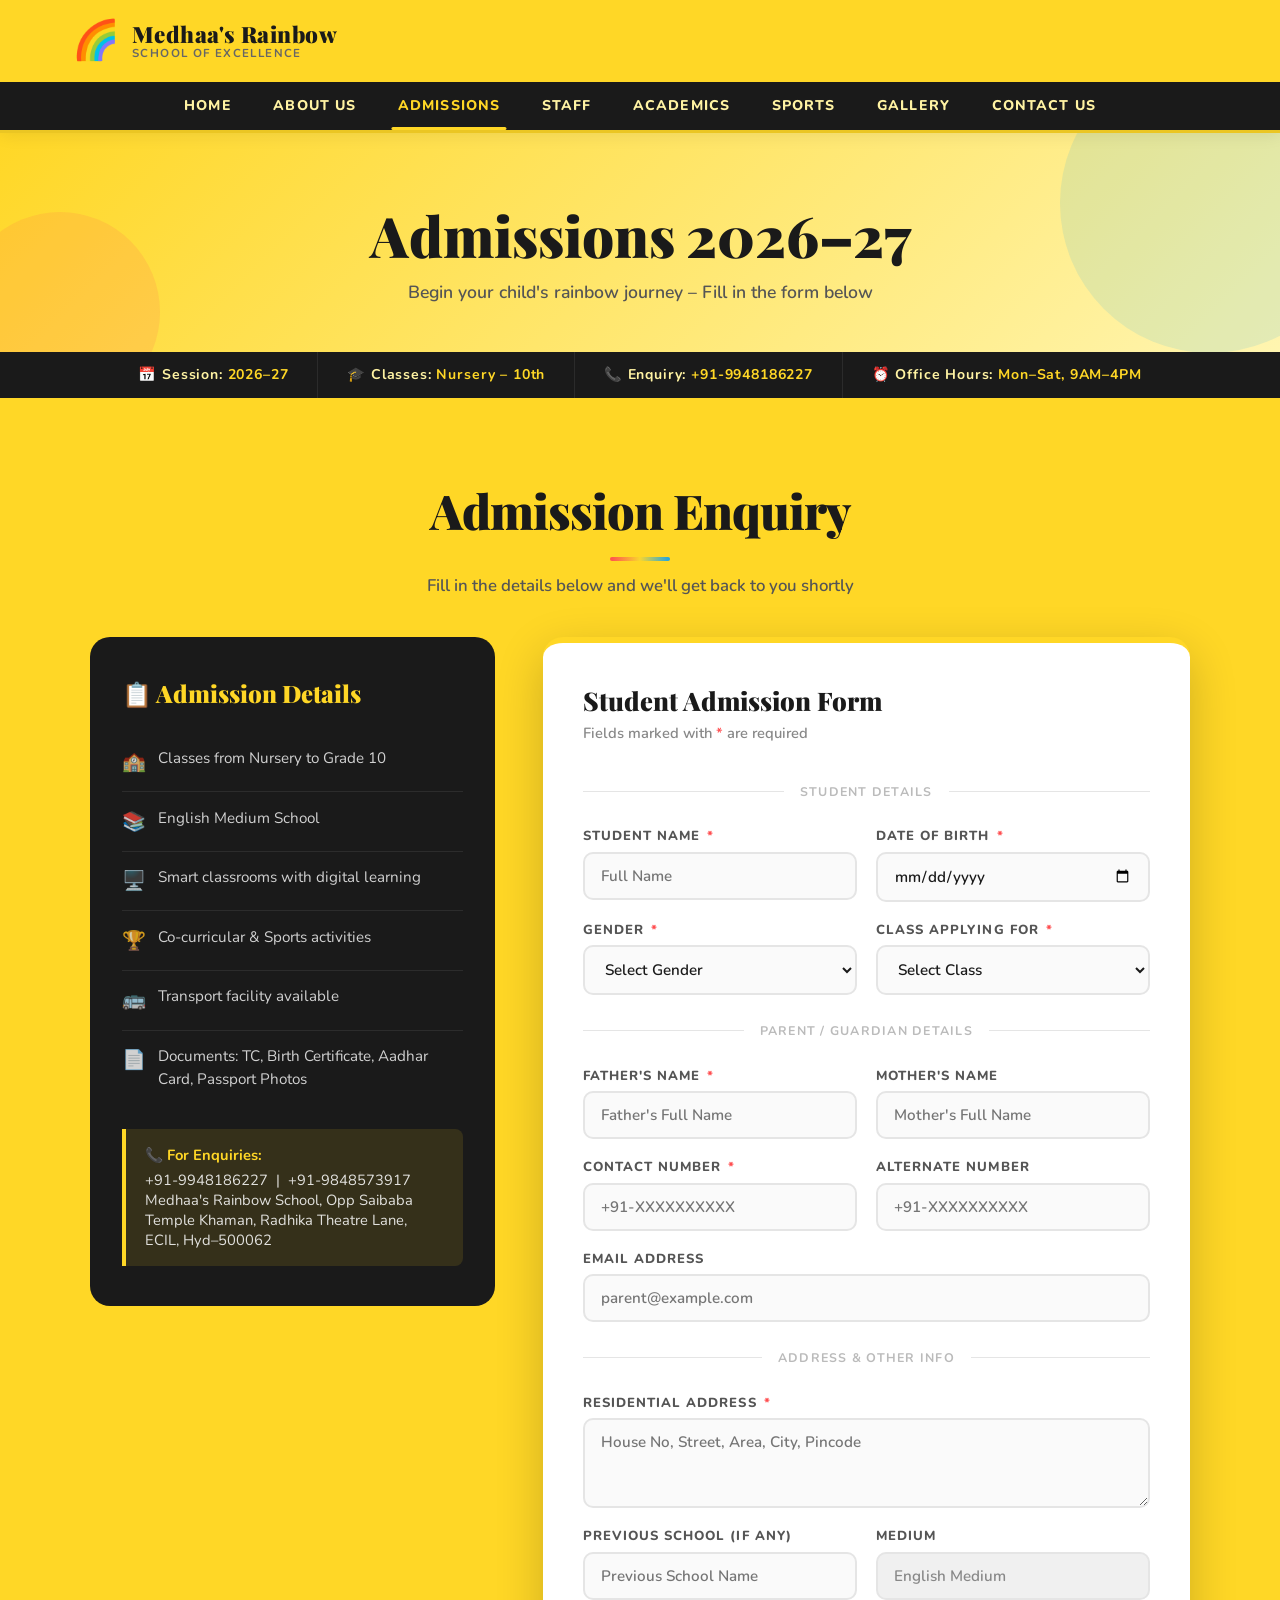
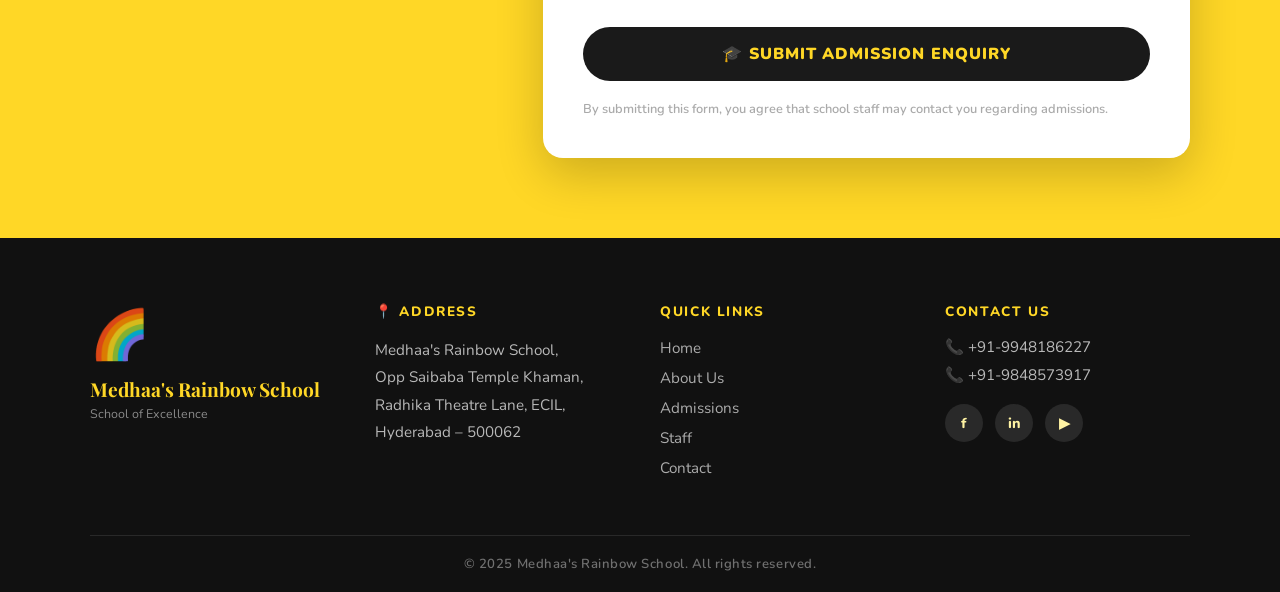
==== admissions.html @ 9949b7ba "Initial commit: Medhaa Rainbow School Website" ====
<!DOCTYPE html>
<html lang="en">

<head>
    <meta charset="UTF-8" />
    <meta name="viewport" content="width=device-width, initial-scale=1.0" />
    <title>Admissions – Medhaa's Rainbow School</title>
    <meta name="description"
        content="Apply for admissions at Medhaa's Rainbow School, ECIL, Hyderabad. Fill in the enquiry form to reserve a seat." />
    <link rel="preconnect" href="https://fonts.googleapis.com" />
    <link rel="preconnect" href="https://fonts.gstatic.com" crossorigin />
    <link
        href="https://fonts.googleapis.com/css2?family=Nunito:wght@400;600;700;800;900&family=Playfair+Display:wght@700;900&display=swap"
        rel="stylesheet" />
    <link rel="stylesheet" href="style.css" />
    <style>
        /* ---- Admissions Page Styles ---- */
        .page-hero {
            background: linear-gradient(135deg, var(--yellow) 0%, #fff5b0 100%);
            text-align: center;
            padding: 4rem 2rem 3rem;
            position: relative;
            overflow: hidden;
        }

        .page-hero h1 {
            font-family: 'Playfair Display', serif;
            font-size: clamp(2.2rem, 5vw, 3.5rem);
            font-weight: 900;
            color: var(--dark);
            margin-bottom: 0.5rem;
        }

        .page-hero p {
            font-size: 1.1rem;
            color: #555;
            font-weight: 600;
        }

        .page-hero .shape {
            opacity: 0.12;
        }

        /* Info Strip */
        .admission-info-strip {
            background: var(--dark);
            display: flex;
            justify-content: center;
            flex-wrap: wrap;
            gap: 0;
        }

        .info-chip {
            padding: 0.85rem 1.8rem;
            color: var(--yellow-light);
            font-size: 0.88rem;
            font-weight: 700;
            letter-spacing: 0.06em;
            border-right: 1px solid rgba(255, 255, 255, 0.08);
        }

        .info-chip:last-child {
            border-right: none;
        }

        .info-chip span {
            color: var(--yellow);
        }

        /* Form Section */
        .admission-section {
            padding: 5rem 2rem;
            background: var(--yellow);
        }

        .admission-container {
            display: grid;
            grid-template-columns: 1fr 1.6fr;
            gap: 3rem;
            max-width: 1100px;
            margin: 0 auto;
            align-items: start;
        }

        /* Left Info Panel */
        .admission-info-panel {
            background: var(--dark);
            border-radius: 20px;
            padding: 2.5rem 2rem;
            color: #fff;
            position: sticky;
            top: 120px;
        }

        .admission-info-panel h3 {
            font-family: 'Playfair Display', serif;
            font-size: 1.5rem;
            font-weight: 900;
            color: var(--yellow);
            margin-bottom: 1.5rem;
        }

        .info-list {
            list-style: none;
        }

        .info-list li {
            display: flex;
            align-items: flex-start;
            gap: 0.75rem;
            padding: 0.9rem 0;
            border-bottom: 1px solid rgba(255, 255, 255, 0.08);
            font-size: 0.95rem;
            color: rgba(255, 255, 255, 0.8);
            line-height: 1.5;
        }

        .info-list li:last-child {
            border-bottom: none;
        }

        .info-icon {
            font-size: 1.2rem;
            flex-shrink: 0;
            margin-top: 1px;
        }

        .contact-note {
            margin-top: 1.5rem;
            background: rgba(255, 215, 38, 0.12);
            border-left: 4px solid var(--yellow);
            padding: 1rem 1.2rem;
            border-radius: 0 8px 8px 0;
            font-size: 0.92rem;
            color: rgba(255, 255, 255, 0.85);
        }

        .contact-note strong {
            color: var(--yellow);
            display: block;
            margin-bottom: 0.3rem;
        }

        /* Form Card */
        .form-card {
            background: #fff;
            border-radius: 20px;
            padding: 2.5rem 2.5rem;
            box-shadow: var(--shadow-strong);
            border-top: 6px solid var(--yellow);
        }

        .form-card h2 {
            font-family: 'Playfair Display', serif;
            font-size: 1.6rem;
            font-weight: 900;
            color: var(--dark);
            margin-bottom: 0.4rem;
        }

        .form-card .form-subtitle {
            color: #888;
            font-size: 0.92rem;
            font-weight: 600;
            margin-bottom: 2rem;
        }

        /* Form Grid */
        .form-grid {
            display: grid;
            grid-template-columns: 1fr 1fr;
            gap: 1.2rem;
        }

        .form-group {
            display: flex;
            flex-direction: column;
            gap: 0.4rem;
        }

        .form-group.full {
            grid-column: 1 / -1;
        }

        label {
            font-size: 0.82rem;
            font-weight: 800;
            color: #555;
            text-transform: uppercase;
            letter-spacing: 0.08em;
        }

        label .required {
            color: var(--rainbow-1);
            margin-left: 2px;
        }

        input[type="text"],
        input[type="tel"],
        input[type="email"],
        input[type="date"],
        input[type="number"],
        select,
        textarea {
            padding: 0.75rem 1rem;
            border: 2px solid #e5e5e5;
            border-radius: 10px;
            font-family: 'Nunito', sans-serif;
            font-size: 0.95rem;
            font-weight: 600;
            color: var(--dark);
            background: #fafafa;
            transition: border-color 0.25s, box-shadow 0.25s, background 0.25s;
            outline: none;
        }

        input:focus,
        select:focus,
        textarea:focus {
            border-color: var(--yellow-deep);
            background: #fff;
            box-shadow: 0 0 0 4px rgba(255, 215, 38, 0.25);
        }

        select {
            cursor: pointer;
        }

        textarea {
            resize: vertical;
            min-height: 90px;
        }

        .form-divider {
            grid-column: 1 / -1;
            display: flex;
            align-items: center;
            gap: 1rem;
            color: #bbb;
            font-size: 0.78rem;
            font-weight: 700;
            text-transform: uppercase;
            letter-spacing: 0.1em;
            margin: 0.5rem 0;
        }

        .form-divider::before,
        .form-divider::after {
            content: '';
            flex: 1;
            height: 1px;
            background: #e5e5e5;
        }

        .form-submit-row {
            grid-column: 1 / -1;
            display: flex;
            gap: 1rem;
            align-items: center;
            margin-top: 0.5rem;
            flex-wrap: wrap;
        }

        .btn-submit {
            flex: 1;
            padding: 1rem;
            background: var(--dark);
            color: var(--yellow);
            border: none;
            border-radius: 50px;
            font-family: 'Nunito', sans-serif;
            font-size: 1rem;
            font-weight: 900;
            letter-spacing: 0.06em;
            text-transform: uppercase;
            cursor: pointer;
            transition: background 0.3s, transform 0.2s, box-shadow 0.3s;
        }

        .btn-submit:hover {
            background: #333;
            transform: translateY(-2px);
            box-shadow: 0 8px 24px rgba(0, 0, 0, 0.2);
        }

        .btn-submit:active {
            transform: translateY(0);
        }

        .form-note {
            font-size: 0.8rem;
            color: #aaa;
            font-weight: 600;
        }

        /* Success Message */
        .success-msg {
            display: none;
            text-align: center;
            padding: 2rem;
            background: linear-gradient(135deg, #f0fff4, #d4fde4);
            border-radius: 16px;
            border: 2px solid #52D053;
            margin-top: 1.5rem;
        }

        .success-msg .tick {
            font-size: 3rem;
            margin-bottom: 0.5rem;
        }

        .success-msg h3 {
            color: #1a6e1a;
            font-size: 1.3rem;
            font-weight: 800;
            margin-bottom: 0.4rem;
        }

        .success-msg p {
            color: #555;
            font-size: 0.95rem;
        }

        /* Responsive */
        @media (max-width: 860px) {
            .admission-container {
                grid-template-columns: 1fr;
            }

            .admission-info-panel {
                position: static;
            }
        }

        @media (max-width: 560px) {
            .form-grid {
                grid-template-columns: 1fr;
            }

            .form-group.full {
                grid-column: 1;
            }

            .form-submit-row {
                grid-column: 1;
            }

            .form-card {
                padding: 1.8rem 1.2rem;
            }
        }
    </style>
</head>

<body>

    <!-- ===== HEADER ===== -->
    <header class="site-header">
        <div class="header-inner">
            <div class="logo-block">
                <div class="logo-icon">🌈</div>
                <div class="logo-text">
                    <span class="school-name">Medhaa's Rainbow</span>
                    <span class="school-tagline">School of Excellence</span>
                </div>
            </div>
            <button class="hamburger" id="hamburgerBtn" aria-label="Toggle menu">
                <span></span><span></span><span></span>
            </button>
        </div>
        <nav class="main-nav" id="mainNav">
            <ul class="nav-list">
                <li><a href="index.html" class="nav-link">Home</a></li>
                <li><a href="index.html#about" class="nav-link">About Us</a></li>
                <li><a href="admissions.html" class="nav-link active">Admissions</a></li>
                <li><a href="staff.html" class="nav-link">Staff</a></li>
                <li><a href="index.html#academics" class="nav-link">Academics</a></li>
                <li><a href="index.html#sports" class="nav-link">Sports</a></li>
                <li><a href="index.html#gallery" class="nav-link">Gallery</a></li>
                <li><a href="index.html#contact" class="nav-link">Contact Us</a></li>
            </ul>
        </nav>
    </header>

    <!-- ===== PAGE HERO ===== -->
    <section class="page-hero">
        <div class="shape shape-1"></div>
        <div class="shape shape-2"></div>
        <h1>Admissions 2026–27</h1>
        <p>Begin your child's rainbow journey – Fill in the form below</p>
    </section>

    <!-- ===== INFO STRIP ===== -->
    <div class="admission-info-strip">
        <div class="info-chip">📅 Session: <span>2026–27</span></div>
        <div class="info-chip">🎓 Classes: <span>Nursery – 10th</span></div>
        <div class="info-chip">📞 Enquiry: <span>+91-9948186227</span></div>
        <div class="info-chip">⏰ Office Hours: <span>Mon–Sat, 9AM–4PM</span></div>
    </div>

    <!-- ===== FORM SECTION ===== -->
    <section class="admission-section">
        <div class="section-header">
            <h2 class="section-title">Admission Enquiry</h2>
            <p class="section-subtitle">Fill in the details below and we'll get back to you shortly</p>
        </div>

        <div class="admission-container">

            <!-- Left Info Panel -->
            <div class="admission-info-panel">
                <h3>📋 Admission Details</h3>
                <ul class="info-list">
                    <li><span class="info-icon">🏫</span> Classes from Nursery to Grade 10</li>
                    <li><span class="info-icon">📚</span> English Medium School</li>
                    <li><span class="info-icon">🖥️</span> Smart classrooms with digital learning</li>
                    <li><span class="info-icon">🏆</span> Co-curricular & Sports activities</li>
                    <li><span class="info-icon">🚌</span> Transport facility available</li>
                    <li><span class="info-icon">📄</span> Documents: TC, Birth Certificate, Aadhar Card, Passport Photos
                    </li>
                </ul>
                <div class="contact-note">
                    <strong>📞 For Enquiries:</strong>
                    +91-9948186227 &nbsp;|&nbsp; +91-9848573917<br />
                    Medhaa's Rainbow School, Opp Saibaba Temple Khaman, Radhika Theatre Lane, ECIL, Hyd–500062
                </div>
            </div>

            <!-- Admission Form -->
            <div class="form-card">
                <h2>Student Admission Form</h2>
                <p class="form-subtitle">Fields marked with <span style="color:var(--rainbow-1)">*</span> are required
                </p>

                <form id="admissionForm" onsubmit="submitForm(event)" novalidate>
                    <div class="form-grid">

                        <!-- Student Details -->
                        <div class="form-divider">Student Details</div>

                        <div class="form-group">
                            <label for="studentName">Student Name <span class="required">*</span></label>
                            <input type="text" id="studentName" name="studentName" placeholder="Full Name" required />
                        </div>

                        <div class="form-group">
                            <label for="dob">Date of Birth <span class="required">*</span></label>
                            <input type="date" id="dob" name="dob" required />
                        </div>

                        <div class="form-group">
                            <label for="gender">Gender <span class="required">*</span></label>
                            <select id="gender" name="gender" required>
                                <option value="" disabled selected>Select Gender</option>
                                <option value="male">Male</option>
                                <option value="female">Female</option>
                                <option value="other">Other</option>
                            </select>
                        </div>

                        <div class="form-group">
                            <label for="classApplied">Class Applying For <span class="required">*</span></label>
                            <select id="classApplied" name="classApplied" required>
                                <option value="" disabled selected>Select Class</option>
                                <option>Nursery</option>
                                <option>PP1 (LKG)</option>
                                <option>PP2 (UKG)</option>
                                <option>Grade 1</option>
                                <option>Grade 2</option>
                                <option>Grade 3</option>
                                <option>Grade 4</option>
                                <option>Grade 5</option>
                                <option>Grade 6</option>
                                <option>Grade 7</option>
                                <option>Grade 8</option>
                                <option>Grade 9</option>
                                <option>Grade 10</option>
                            </select>
                        </div>

                        <!-- Parent Details -->
                        <div class="form-divider">Parent / Guardian Details</div>

                        <div class="form-group">
                            <label for="fatherName">Father's Name <span class="required">*</span></label>
                            <input type="text" id="fatherName" name="fatherName" placeholder="Father's Full Name"
                                required />
                        </div>

                        <div class="form-group">
                            <label for="motherName">Mother's Name</label>
                            <input type="text" id="motherName" name="motherName" placeholder="Mother's Full Name" />
                        </div>

                        <div class="form-group">
                            <label for="phone">Contact Number <span class="required">*</span></label>
                            <input type="tel" id="phone" name="phone" placeholder="+91-XXXXXXXXXX" maxlength="13"
                                required />
                        </div>

                        <div class="form-group">
                            <label for="altPhone">Alternate Number</label>
                            <input type="tel" id="altPhone" name="altPhone" placeholder="+91-XXXXXXXXXX"
                                maxlength="13" />
                        </div>

                        <div class="form-group full">
                            <label for="email">Email Address</label>
                            <input type="email" id="email" name="email" placeholder="parent@example.com" />
                        </div>

                        <!-- Address -->
                        <div class="form-divider">Address & Other Info</div>

                        <div class="form-group full">
                            <label for="address">Residential Address <span class="required">*</span></label>
                            <textarea id="address" name="address" placeholder="House No, Street, Area, City, Pincode"
                                required></textarea>
                        </div>

                        <div class="form-group">
                            <label for="prevSchool">Previous School (if any)</label>
                            <input type="text" id="prevSchool" name="prevSchool" placeholder="Previous School Name" />
                        </div>

                        <div class="form-group">
                            <label for="medium">Medium</label>
                            <input type="text" id="medium" name="medium" value="English Medium" readonly
                                style="background:#f0f0f0; color:#888; cursor:not-allowed;" />
                        </div>

                        <!-- Submit -->
                        <div class="form-submit-row">
                            <button type="submit" class="btn-submit">🎓 Submit Admission Enquiry</button>
                        </div>
                        <p class="form-note full" style="grid-column:1/-1">
                            By submitting this form, you agree that school staff may contact you regarding admissions.
                        </p>

                    </div><!-- end form-grid -->
                </form>

                <!-- Success Message -->
                <div class="success-msg" id="successMsg">
                    <div class="tick">✅</div>
                    <h3>Enquiry Submitted Successfully!</h3>
                    <p>Thank you! Our admissions team will contact you within 1–2 working days on your provided number.</p>
                </div>

                <!-- Error Message -->
                <div id="errorMsg" style="display:none; text-align:center; padding:1.5rem; background:#fff0f0; border-radius:12px; border:2px solid #FF4E50; margin-top:1rem;">
                    <div style="font-size:2.5rem;">⚠️</div>
                    <h3 style="color:#c0392b; font-size:1.1rem; font-weight:800; margin:0.5rem 0;">Submission Failed</h3>
                    <p style="color:#555; font-size:0.9rem;">Please try again or call us directly at <strong>+91-9948186227</strong>.</p>
                </div>

            </div><!-- end form-card -->
        </div><!-- end admission-container -->
    </section>

    <!-- ===== FOOTER ===== -->
    <footer class="site-footer" id="contact">
        <div class="footer-inner">
            <div class="footer-brand">
                <div class="footer-logo">🌈</div>
                <p class="footer-school-name">Medhaa's Rainbow School</p>
                <p class="footer-tagline">School of Excellence</p>
            </div>
            <div class="footer-address">
                <h4>📍 Address</h4>
                <address>
                    Medhaa's Rainbow School,<br />
                    Opp Saibaba Temple Khaman,<br />
                    Radhika Theatre Lane, ECIL,<br />
                    Hyderabad – 500062
                </address>
            </div>
            <div class="footer-links">
                <h4>Quick Links</h4>
                <ul>
                    <li><a href="index.html">Home</a></li>
                    <li><a href="index.html#about">About Us</a></li>
                    <li><a href="admissions.html">Admissions</a></li>
                    <li><a href="staff.html">Staff</a></li>
                    <li><a href="index.html#contact">Contact</a></li>
                </ul>
            </div>
            <div class="footer-contact">
                <h4>Contact Us</h4>
                <p>📞 +91-9948186227</p>
                <p>📞 +91-9848573917</p>
                <div class="social-icons">
                    <a href="#" class="social-icon" aria-label="Facebook">f</a>
                    <a href="#" class="social-icon" aria-label="Instagram">in</a>
                    <a href="#" class="social-icon" aria-label="YouTube">▶</a>
                </div>
            </div>
        </div>
        <div class="footer-bottom">
            <p>© 2025 Medhaa's Rainbow School. All rights reserved.</p>
        </div>
    </footer>

    <script>
        // ── Mobile Nav ──────────────────────────────────────────────────────
        document.getElementById('hamburgerBtn').addEventListener('click', () => {
            document.getElementById('mainNav').classList.toggle('open');
        });

        // ── PASTE YOUR GOOGLE APPS SCRIPT URL HERE ──────────────────────────
        const SCRIPT_URL = "https://script.google.com/macros/s/AKfycbzb19yMic3-u4gdGqZtc9-nv0VPuhHdF25l4WP7P0ilbiYhhcrVVF7jxGriqksnwuP0cA/exec";
        // ────────────────────────────────────────────────────────────────────

        // ── Form Submit ──────────────────────────────────────────────────────
        async function submitForm(e) {
            e.preventDefault();
            const form = document.getElementById('admissionForm');
            const btn  = form.querySelector('.btn-submit');

            // Validate required fields
            const required = form.querySelectorAll('[required]');
            let valid = true;
            required.forEach(field => {
                field.style.borderColor = '';
                if (!field.value.trim()) {
                    field.style.borderColor = '#FF4E50';
                    valid = false;
                }
            });

            if (!valid) {
                const firstErr = form.querySelector('[style*="FF4E50"]');
                if (firstErr) firstErr.scrollIntoView({ behavior: 'smooth', block: 'center' });
                return;
            }

            // Check if script URL has been set
            if (SCRIPT_URL === "PASTE_YOUR_SCRIPT_URL_HERE") {
                // Dev mode — just show success without sending
                showSuccess();
                return;
            }

            // Show loading state
            btn.disabled = true;
            btn.textContent = '⏳ Submitting...';

            // Collect form data
            const payload = {
                studentName:  document.getElementById('studentName').value.trim(),
                dob:          document.getElementById('dob').value,
                gender:       document.getElementById('gender').value,
                classApplied: document.getElementById('classApplied').value,
                fatherName:   document.getElementById('fatherName').value.trim(),
                motherName:   document.getElementById('motherName').value.trim(),
                phone:        document.getElementById('phone').value.trim(),
                altPhone:     document.getElementById('altPhone').value.trim(),
                email:        document.getElementById('email').value.trim(),
                address:      document.getElementById('address').value.trim(),
                prevSchool:   document.getElementById('prevSchool').value.trim(),
                medium:       document.getElementById('medium').value || 'English Medium',
            };

            try {
                // POST to Google Apps Script
                await fetch(SCRIPT_URL, {
                    method: 'POST',
                    mode: 'no-cors',   // Google Apps Script requires no-cors
                    headers: { 'Content-Type': 'application/json' },
                    body: JSON.stringify(payload)
                });
                // no-cors means we can't read the response — assume success
                showSuccess();
            } catch (err) {
                btn.disabled = false;
                btn.textContent = '🎓 Submit Admission Enquiry';
                showError();
            }
        }

        function showSuccess() {
            document.getElementById('admissionForm').style.display = 'none';
            const msg = document.getElementById('successMsg');
            msg.style.display = 'block';
            msg.scrollIntoView({ behavior: 'smooth', block: 'center' });
        }

        function showError() {
            const err = document.getElementById('errorMsg');
            if (err) {
                err.style.display = 'block';
                err.scrollIntoView({ behavior: 'smooth', block: 'center' });
            } else {
                alert('Something went wrong. Please call us at +91-9948186227.');
            }
        }
    </script>
</body>

</html>
---- style.css ----
/* =============================================
   MEDHAA'S RAINBOW SCHOOL — style.css
   ============================================= */

/* ---------- CSS Variables ---------- */
:root {
    --yellow: #FFD726;
    --yellow-deep: #F5C400;
    --yellow-light: #FFF3A3;
    --dark: #1a1a1a;
    --text: #2d2d2d;
    --white: #ffffff;
    --rainbow-1: #FF4E50;
    --rainbow-2: #FC913A;
    --rainbow-3: #F9D62E;
    --rainbow-4: #52D053;
    --rainbow-5: #1BA3E7;
    --rainbow-6: #6F5BCC;
    --radius: 14px;
    --shadow: 0 8px 32px rgba(0, 0, 0, 0.12);
    --shadow-strong: 0 16px 48px rgba(0, 0, 0, 0.2);
    --transition: 0.35s cubic-bezier(0.4, 0, 0.2, 1);
    font-size: 16px;
}

/* ---------- Reset ---------- */
*,
*::before,
*::after {
    box-sizing: border-box;
    margin: 0;
    padding: 0;
}

html {
    scroll-behavior: smooth;
}

body {
    font-family: 'Nunito', sans-serif;
    background: var(--yellow);
    color: var(--text);
    overflow-x: hidden;
}

img {
    display: block;
    width: 100%;
    height: 100%;
    object-fit: cover;
}

a {
    text-decoration: none;
    color: inherit;
}

ul {
    list-style: none;
}

address {
    font-style: normal;
}

/* ---------- Utility ---------- */
.btn {
    display: inline-block;
    padding: 0.75rem 2rem;
    border-radius: 50px;
    font-weight: 800;
    font-size: 1rem;
    cursor: pointer;
    border: 2.5px solid transparent;
    transition: transform var(--transition), box-shadow var(--transition), background var(--transition);
}

.btn:hover {
    transform: translateY(-3px);
    box-shadow: 0 10px 24px rgba(0, 0, 0, 0.18);
}

.btn-primary {
    background: var(--dark);
    color: var(--yellow);
    border-color: var(--dark);
}

.btn-primary:hover {
    background: #333;
}

.btn-outline {
    background: transparent;
    color: var(--dark);
    border-color: var(--dark);
}

.btn-outline:hover {
    background: var(--dark);
    color: var(--yellow);
}

.btn-large {
    padding: 1rem 2.8rem;
    font-size: 1.15rem;
}

.section-header {
    text-align: center;
    margin-bottom: 2.5rem;
}

.section-title {
    font-family: 'Playfair Display', serif;
    font-size: clamp(2rem, 5vw, 3rem);
    font-weight: 900;
    color: var(--dark);
    letter-spacing: -0.02em;
    position: relative;
    display: inline-block;
    padding-bottom: 0.4em;
}

.section-title::after {
    content: '';
    position: absolute;
    bottom: 0;
    left: 50%;
    transform: translateX(-50%);
    width: 60px;
    height: 4px;
    border-radius: 4px;
    background: linear-gradient(90deg, var(--rainbow-1), var(--rainbow-3), var(--rainbow-5));
}

.section-subtitle {
    margin-top: 0.8rem;
    font-size: 1.05rem;
    color: #555;
    font-weight: 600;
}

/* =============================================
   HEADER
   ============================================= */
.site-header {
    position: sticky;
    top: 0;
    z-index: 999;
    background: var(--yellow);
    border-bottom: 3px solid rgba(0, 0, 0, 0.08);
    box-shadow: 0 2px 16px rgba(0, 0, 0, 0.08);
}

.header-inner {
    display: flex;
    align-items: center;
    justify-content: space-between;
    padding: 0.9rem 2rem;
    max-width: 1200px;
    margin: 0 auto;
}

.logo-block {
    display: flex;
    align-items: center;
    gap: 0.75rem;
}

.logo-icon {
    font-size: 2.4rem;
    animation: float 3s ease-in-out infinite;
}

@keyframes float {

    0%,
    100% {
        transform: translateY(0);
    }

    50% {
        transform: translateY(-5px);
    }
}

.logo-text {
    display: flex;
    flex-direction: column;
    line-height: 1.1;
}

.school-name {
    font-family: 'Playfair Display', serif;
    font-size: 1.4rem;
    font-weight: 900;
    color: var(--dark);
    letter-spacing: 0.02em;
}

.school-tagline {
    font-size: 0.72rem;
    font-weight: 700;
    color: #666;
    letter-spacing: 0.12em;
    text-transform: uppercase;
}

/* ---------- Nav ---------- */
.main-nav {
    background: var(--dark);
}

.nav-list {
    display: flex;
    justify-content: center;
    flex-wrap: wrap;
    gap: 0;
    max-width: 1200px;
    margin: 0 auto;
    padding: 0 1rem;
}

.nav-link {
    display: block;
    padding: 0.9rem 1.3rem;
    font-size: 0.88rem;
    font-weight: 800;
    color: var(--yellow-light);
    letter-spacing: 0.08em;
    text-transform: uppercase;
    position: relative;
    transition: color var(--transition);
}

.nav-link::after {
    content: '';
    position: absolute;
    bottom: 0;
    left: 50%;
    transform: translateX(-50%) scaleX(0);
    width: 80%;
    height: 3px;
    background: var(--yellow);
    border-radius: 2px;
    transition: transform var(--transition);
}

.nav-link:hover,
.nav-link.active {
    color: var(--yellow);
}

.nav-link:hover::after,
.nav-link.active::after {
    transform: translateX(-50%) scaleX(1);
}

/* Hamburger (mobile) */
.hamburger {
    display: none;
    flex-direction: column;
    gap: 5px;
    background: none;
    border: none;
    cursor: pointer;
    padding: 4px;
}

.hamburger span {
    display: block;
    width: 26px;
    height: 3px;
    background: var(--dark);
    border-radius: 3px;
    transition: var(--transition);
}

/* =============================================
   HERO
   ============================================= */
.hero {
    position: relative;
    overflow: hidden;
    background: linear-gradient(145deg, var(--yellow) 0%, #ffe066 50%, #fff5b0 100%);
    padding: 6rem 2rem 4rem;
    text-align: center;
    min-height: 380px;
    display: flex;
    align-items: center;
    justify-content: center;
}

.hero-content {
    position: relative;
    z-index: 2;
}

.hero-title {
    font-family: 'Playfair Display', serif;
    font-size: clamp(2.2rem, 6vw, 4rem);
    font-weight: 900;
    color: var(--dark);
    line-height: 1.15;
    margin-bottom: 1rem;
}

.rainbow-text {
    background: linear-gradient(90deg,
            var(--rainbow-1) 0%,
            var(--rainbow-2) 20%,
            var(--rainbow-3) 40%,
            var(--rainbow-4) 60%,
            var(--rainbow-5) 80%,
            var(--rainbow-6) 100%);
    -webkit-background-clip: text;
    -webkit-text-fill-color: transparent;
    background-clip: text;
    animation: shimmer 4s linear infinite;
    background-size: 200% auto;
}

@keyframes shimmer {
    0% {
        background-position: 0% center;
    }

    100% {
        background-position: 200% center;
    }
}

.hero-subtitle {
    font-size: 1.15rem;
    color: #555;
    font-weight: 700;
    margin-bottom: 2rem;
    letter-spacing: 0.04em;
}

.hero-buttons {
    display: flex;
    gap: 1rem;
    justify-content: center;
    flex-wrap: wrap;
}

/* Decorative shapes */
.shape {
    position: absolute;
    border-radius: 50%;
    opacity: 0.15;
    animation: pulse 6s ease-in-out infinite;
}

.shape-1 {
    width: 300px;
    height: 300px;
    background: var(--rainbow-5);
    top: -80px;
    right: -80px;
}

.shape-2 {
    width: 200px;
    height: 200px;
    background: var(--rainbow-1);
    bottom: -60px;
    left: -40px;
    animation-delay: -2s;
}

.shape-3 {
    width: 150px;
    height: 150px;
    background: var(--rainbow-3);
    bottom: 20px;
    right: 15%;
    animation-delay: -4s;
}

@keyframes pulse {

    0%,
    100% {
        transform: scale(1);
    }

    50% {
        transform: scale(1.1);
    }
}

/* =============================================
   HIGHLIGHTS STRIP
   ============================================= */
.highlights-strip {
    display: flex;
    justify-content: center;
    flex-wrap: wrap;
    gap: 0;
    background: var(--dark);
    padding: 0;
}

.highlight-item {
    display: flex;
    align-items: center;
    gap: 0.5rem;
    padding: 1rem 1.8rem;
    font-size: 0.92rem;
    font-weight: 700;
    color: var(--yellow-light);
    letter-spacing: 0.05em;
    text-transform: uppercase;
    border-right: 1px solid rgba(255, 255, 255, 0.08);
    transition: background var(--transition);
}

.highlight-item:last-child {
    border-right: none;
}

.highlight-item:hover {
    background: rgba(255, 215, 38, 0.12);
}

/* =============================================
   GALLERY / SLIDESHOW
   ============================================= */
.gallery-section {
    padding: 5rem 2rem;
    background: var(--yellow);
}

.slideshow-wrapper {
    position: relative;
    max-width: 860px;
    margin: 0 auto;
    border-radius: 20px;
    overflow: hidden;
    box-shadow: 0 20px 60px rgba(0, 0, 0, 0.22), 0 0 0 6px rgba(255, 255, 255, 0.5);
}

.slideshow {
    position: relative;
    width: 100%;
    height: 480px;
    background: #111;
}

.slide {
    position: absolute;
    inset: 0;
    opacity: 0;
    transition: opacity 0.8s ease;
}

.slide.active {
    opacity: 1;
}

.slide img {
    width: 100%;
    height: 100%;
    object-fit: cover;
}

.slide-caption {
    position: absolute;
    bottom: 0;
    left: 0;
    right: 0;
    padding: 1.2rem 2rem;
    background: linear-gradient(to top, rgba(0, 0, 0, 0.75) 0%, transparent 100%);
    color: #fff;
    font-size: 1.15rem;
    font-weight: 800;
    letter-spacing: 0.04em;
    text-shadow: 0 2px 8px rgba(0, 0, 0, 0.4);
}

/* Arrows */
.slide-btn {
    position: absolute;
    top: 50%;
    transform: translateY(-50%);
    background: rgba(255, 255, 255, 0.9);
    border: none;
    border-radius: 50%;
    width: 50px;
    height: 50px;
    font-size: 1.3rem;
    cursor: pointer;
    display: flex;
    align-items: center;
    justify-content: center;
    box-shadow: var(--shadow);
    z-index: 10;
    transition: background var(--transition), transform var(--transition);
    color: var(--dark);
}

.slide-btn:hover {
    background: var(--yellow);
    transform: translateY(-50%) scale(1.1);
}

.slide-btn.prev {
    left: 16px;
}

.slide-btn.next {
    right: 16px;
}

/* Dots */
.slide-dots {
    position: absolute;
    bottom: 16px;
    left: 50%;
    transform: translateX(-50%);
    display: flex;
    gap: 8px;
    z-index: 10;
}

.dot {
    width: 10px;
    height: 10px;
    border-radius: 50%;
    background: rgba(255, 255, 255, 0.5);
    cursor: pointer;
    transition: background var(--transition), transform var(--transition);
}

.dot.active {
    background: var(--yellow);
    transform: scale(1.3);
}

/* =============================================
   ABOUT SECTION
   ============================================= */
.about-section {
    padding: 5rem 2rem;
    background: #fff9d6;
}

.about-grid {
    display: grid;
    grid-template-columns: repeat(auto-fit, minmax(240px, 1fr));
    gap: 2rem;
    max-width: 1000px;
    margin: 0 auto;
}

.about-card {
    background: var(--white);
    border-radius: var(--radius);
    padding: 2.2rem 2rem;
    text-align: center;
    box-shadow: var(--shadow);
    transition: transform var(--transition), box-shadow var(--transition);
    border-top: 5px solid var(--yellow);
}

.about-card:nth-child(2) {
    border-top-color: var(--rainbow-1);
}

.about-card:nth-child(3) {
    border-top-color: var(--rainbow-5);
}

.about-card:hover {
    transform: translateY(-8px);
    box-shadow: var(--shadow-strong);
}

.about-icon {
    font-size: 2.5rem;
    margin-bottom: 1rem;
}

.about-card h3 {
    font-family: 'Playfair Display', serif;
    font-size: 1.3rem;
    font-weight: 700;
    margin-bottom: 0.75rem;
    color: var(--dark);
}

.about-card p {
    font-size: 0.95rem;
    line-height: 1.6;
    color: #555;
}

/* =============================================
   CURRICULUM SECTION
   ============================================= */
.curriculum-section {
    padding: 5rem 2rem;
    background: var(--yellow);
}

/* CBSE Banner */
.cbse-banner {
    display: flex;
    align-items: center;
    gap: 2rem;
    max-width: 900px;
    margin: 0 auto 3.5rem;
    background: var(--dark);
    border-radius: 20px;
    padding: 2rem 2.5rem;
    box-shadow: var(--shadow-strong);
    flex-wrap: wrap;
}

.cbse-badge {
    display: flex;
    align-items: center;
    gap: 1rem;
    flex-shrink: 0;
}

.cbse-logo {
    font-size: 3rem;
    line-height: 1;
}

.cbse-tag {
    display: block;
    font-size: 0.7rem;
    font-weight: 900;
    letter-spacing: 0.18em;
    text-transform: uppercase;
    color: var(--yellow);
    opacity: 0.75;
}

.cbse-name {
    display: block;
    font-family: 'Playfair Display', serif;
    font-size: 1.6rem;
    font-weight: 900;
    color: var(--yellow);
    line-height: 1.1;
}

.cbse-desc {
    font-size: 1rem;
    color: rgba(255, 255, 255, 0.82);
    line-height: 1.7;
    font-weight: 600;
}

.cbse-desc strong {
    color: var(--yellow);
}

/* Curriculum Card Grid */
.curriculum-grid {
    display: grid;
    grid-template-columns: repeat(auto-fit, minmax(240px, 1fr));
    gap: 1.5rem;
    max-width: 1100px;
    margin: 0 auto 3rem;
}

.curriculum-card {
    background: var(--white);
    border-radius: var(--radius);
    padding: 2rem 1.8rem;
    text-align: center;
    box-shadow: var(--shadow);
    transition: transform var(--transition), box-shadow var(--transition);
    border-top: 5px solid var(--yellow-deep);
    position: relative;
    overflow: hidden;
}

.curriculum-card:nth-child(1) { border-top-color: var(--rainbow-1); }
.curriculum-card:nth-child(2) { border-top-color: var(--rainbow-2); }
.curriculum-card:nth-child(3) { border-top-color: var(--rainbow-4); }
.curriculum-card:nth-child(4) { border-top-color: var(--rainbow-5); }
.curriculum-card:nth-child(5) { border-top-color: var(--rainbow-6); }
.curriculum-card:nth-child(6) { border-top-color: var(--rainbow-3); }

.curriculum-card:hover {
    transform: translateY(-8px);
    box-shadow: var(--shadow-strong);
}

.curriculum-icon {
    font-size: 2.6rem;
    margin-bottom: 1rem;
}

.curriculum-card h3 {
    font-family: 'Playfair Display', serif;
    font-size: 1.2rem;
    font-weight: 800;
    color: var(--dark);
    margin-bottom: 0.6rem;
}

.curriculum-card p {
    font-size: 0.92rem;
    line-height: 1.6;
    color: #555;
}

/* Highlights Strip */
.curriculum-highlights {
    display: flex;
    flex-wrap: wrap;
    justify-content: center;
    gap: 0.75rem;
    max-width: 900px;
    margin: 0 auto;
}

.highlight-chip {
    background: var(--dark);
    color: var(--yellow-light);
    padding: 0.6rem 1.4rem;
    border-radius: 50px;
    font-size: 0.88rem;
    font-weight: 700;
    letter-spacing: 0.04em;
    transition: background var(--transition), transform var(--transition);
}

.highlight-chip:hover {
    background: #333;
    transform: translateY(-2px);
}

/* =============================================
   STATS STRIP
   ============================================= */
.stats-strip {
    display: flex;
    justify-content: center;
    flex-wrap: wrap;
    gap: 0;
    background: linear-gradient(135deg, #1a1a1a 0%, #333 100%);
    padding: 2.5rem 1rem;
}

.stat-item {
    display: flex;
    flex-direction: column;
    align-items: center;
    padding: 1rem 3rem;
    border-right: 1px solid rgba(255, 255, 255, 0.1);
}

.stat-item:last-child {
    border-right: none;
}

.stat-num {
    font-family: 'Playfair Display', serif;
    font-size: 2.5rem;
    font-weight: 900;
    color: var(--yellow);
}

.stat-label {
    font-size: 0.8rem;
    font-weight: 700;
    color: rgba(255, 255, 255, 0.65);
    text-transform: uppercase;
    letter-spacing: 0.1em;
    margin-top: 0.2rem;
}

/* =============================================
   SPORTS SECTION
   ============================================= */
.sports-section {
    padding: 5rem 2rem;
    background: #fff9d6;
}

/* Sport Cards */
.sports-grid {
    display: grid;
    grid-template-columns: repeat(auto-fit, minmax(220px, 1fr));
    gap: 1.5rem;
    max-width: 1100px;
    margin: 0 auto 4rem;
}

.sport-card {
    background: var(--white);
    border-radius: var(--radius);
    padding: 2rem 1.6rem;
    text-align: center;
    box-shadow: var(--shadow);
    transition: transform var(--transition), box-shadow var(--transition);
    border-top: 5px solid var(--yellow-deep);
    position: relative;
}

.sport-card:nth-child(1) { border-top-color: var(--rainbow-4); }
.sport-card:nth-child(2) { border-top-color: var(--rainbow-1); }
.sport-card:nth-child(3) { border-top-color: var(--rainbow-5); }
.sport-card:nth-child(4) { border-top-color: var(--rainbow-6); }

.sport-card:hover {
    transform: translateY(-8px);
    box-shadow: var(--shadow-strong);
}

.sport-emoji {
    font-size: 3rem;
    margin-bottom: 0.8rem;
}

.sport-card h3 {
    font-family: 'Playfair Display', serif;
    font-size: 1.25rem;
    font-weight: 800;
    color: var(--dark);
    margin-bottom: 0.6rem;
}

.sport-card p {
    font-size: 0.92rem;
    color: #555;
    line-height: 1.6;
    margin-bottom: 1rem;
}

.sport-badge {
    display: inline-block;
    padding: 0.35rem 1rem;
    border-radius: 50px;
    font-size: 0.78rem;
    font-weight: 800;
    letter-spacing: 0.06em;
}

.sport-winner {
    background: linear-gradient(135deg, #FFD700, #FFA500);
    color: #1a1a1a;
    box-shadow: 0 4px 14px rgba(255, 165, 0, 0.4);
    animation: glow 2s ease-in-out infinite;
}

@keyframes glow {
    0%, 100% { box-shadow: 0 4px 14px rgba(255, 165, 0, 0.4); }
    50%       { box-shadow: 0 4px 24px rgba(255, 165, 0, 0.75); }
}

/* Winners Spotlight */
.winners-spotlight {
    display: grid;
    grid-template-columns: 1.2fr 1fr;
    gap: 3rem;
    max-width: 1100px;
    margin: 0 auto;
    background: var(--dark);
    border-radius: 20px;
    overflow: hidden;
    box-shadow: var(--shadow-strong);
}

.winners-photo-wrap {
    position: relative;
    min-height: 340px;
}

.winners-photo-wrap img {
    width: 100%;
    height: 100%;
    object-fit: cover;
}

.winners-photo-overlay {
    position: absolute;
    bottom: 0;
    left: 0;
    right: 0;
    padding: 1.2rem 1.5rem;
    background: linear-gradient(to top, rgba(0,0,0,0.8) 0%, transparent 100%);
    display: flex;
    align-items: center;
    gap: 0.75rem;
}

.trophy-icon { font-size: 2rem; }

.winners-label {
    color: #FFD700;
    font-weight: 800;
    font-size: 1rem;
    letter-spacing: 0.04em;
    text-shadow: 0 2px 8px rgba(0,0,0,0.5);
}

.winners-info {
    padding: 2.5rem 2.5rem 2.5rem 0;
    display: flex;
    flex-direction: column;
    justify-content: center;
}

.winners-badge {
    display: inline-block;
    background: linear-gradient(135deg, #FFD700, #FFA500);
    color: var(--dark);
    padding: 0.4rem 1.2rem;
    border-radius: 50px;
    font-size: 0.8rem;
    font-weight: 900;
    letter-spacing: 0.08em;
    margin-bottom: 1rem;
    width: fit-content;
}

.winners-info h3 {
    font-family: 'Playfair Display', serif;
    font-size: 1.7rem;
    font-weight: 900;
    color: var(--yellow);
    margin-bottom: 0.4rem;
    line-height: 1.2;
}

.winners-school {
    color: var(--rainbow-2);
    font-size: 0.9rem;
    font-weight: 700;
    margin-bottom: 1rem;
}

.winners-divider {
    width: 50px;
    height: 3px;
    background: linear-gradient(90deg, var(--rainbow-1), var(--rainbow-3));
    border-radius: 4px;
    margin-bottom: 1rem;
}

.winners-message {
    font-size: 0.95rem;
    color: rgba(255,255,255,0.8);
    line-height: 1.7;
}

.winners-message strong { color: var(--yellow); }

@media (max-width: 768px) {
    .winners-spotlight { grid-template-columns: 1fr; }
    .winners-info { padding: 2rem; }
    .winners-photo-wrap { min-height: 260px; }
}

/* =============================================
   ADMISSIONS CTA
   ============================================= */
.cta-section {
    padding: 5rem 2rem;
    background: linear-gradient(135deg, var(--yellow) 0%, #ffe87a 100%);
    text-align: center;
}

.cta-inner {
    max-width: 640px;
    margin: 0 auto;
}

.cta-inner h2 {
    font-family: 'Playfair Display', serif;
    font-size: clamp(1.8rem, 4vw, 2.8rem);
    font-weight: 900;
    color: var(--dark);
    margin-bottom: 1rem;
}

.cta-inner p {
    font-size: 1.1rem;
    color: #444;
    font-weight: 600;
    margin-bottom: 2rem;
}

/* =============================================
   FOOTER
   ============================================= */
.site-footer {
    background: #111;
    color: rgba(255, 255, 255, 0.85);
    padding: 4rem 2rem 0;
}

.footer-inner {
    display: grid;
    grid-template-columns: repeat(auto-fit, minmax(200px, 1fr));
    gap: 2.5rem;
    max-width: 1100px;
    margin: 0 auto;
    padding-bottom: 3rem;
    border-bottom: 1px solid rgba(255, 255, 255, 0.1);
}

.footer-logo {
    font-size: 3rem;
    margin-bottom: 0.5rem;
}

.footer-school-name {
    font-family: 'Playfair Display', serif;
    font-size: 1.2rem;
    font-weight: 700;
    color: var(--yellow);
}

.footer-tagline {
    font-size: 0.78rem;
    color: rgba(255, 255, 255, 0.5);
    margin-top: 0.2rem;
}

.footer-address h4,
.footer-links h4,
.footer-contact h4 {
    font-size: 0.85rem;
    font-weight: 800;
    text-transform: uppercase;
    letter-spacing: 0.12em;
    color: var(--yellow);
    margin-bottom: 1rem;
}

.footer-address address {
    font-size: 0.95rem;
    line-height: 1.8;
    color: rgba(255, 255, 255, 0.7);
}

.footer-links ul li {
    margin-bottom: 0.5rem;
}

.footer-links ul li a {
    font-size: 0.95rem;
    color: rgba(255, 255, 255, 0.65);
    transition: color var(--transition);
}

.footer-links ul li a:hover {
    color: var(--yellow);
}

.footer-contact p {
    font-size: 0.95rem;
    color: rgba(255, 255, 255, 0.7);
    margin-bottom: 0.5rem;
}

.social-icons {
    display: flex;
    gap: 0.75rem;
    margin-top: 1.2rem;
}

.social-icon {
    width: 38px;
    height: 38px;
    border-radius: 50%;
    background: rgba(255, 255, 255, 0.1);
    display: flex;
    align-items: center;
    justify-content: center;
    font-size: 0.9rem;
    font-weight: 800;
    color: var(--yellow-light);
    transition: background var(--transition), transform var(--transition);
}

.social-icon:hover {
    background: var(--yellow);
    color: var(--dark);
    transform: scale(1.15);
}

.footer-bottom {
    text-align: center;
    padding: 1.2rem;
    font-size: 0.82rem;
    color: rgba(255, 255, 255, 0.4);
    font-weight: 600;
    letter-spacing: 0.04em;
}

/* =============================================
   RESPONSIVE
   ============================================= */
@media (max-width: 768px) {
    .hamburger {
        display: flex;
    }

    .main-nav {
        max-height: 0;
        overflow: hidden;
        transition: max-height 0.4s ease;
    }

    .main-nav.open {
        max-height: 500px;
    }

    .nav-list {
        flex-direction: column;
        padding: 0.5rem 0;
    }

    .nav-link {
        padding: 0.75rem 2rem;
        text-align: center;
    }

    .slideshow {
        height: 260px;
    }

    .slide-btn {
        width: 38px;
        height: 38px;
        font-size: 1rem;
    }

    .stat-item {
        padding: 1rem 1.5rem;
    }

    .highlight-item {
        padding: 0.75rem 1rem;
        font-size: 0.8rem;
    }
}

@media (max-width: 480px) {
    .slideshow {
        height: 220px;
    }

    .hero {
        padding: 4rem 1rem 3rem;
    }

    .school-name {
        font-size: 1.1rem;
    }
}
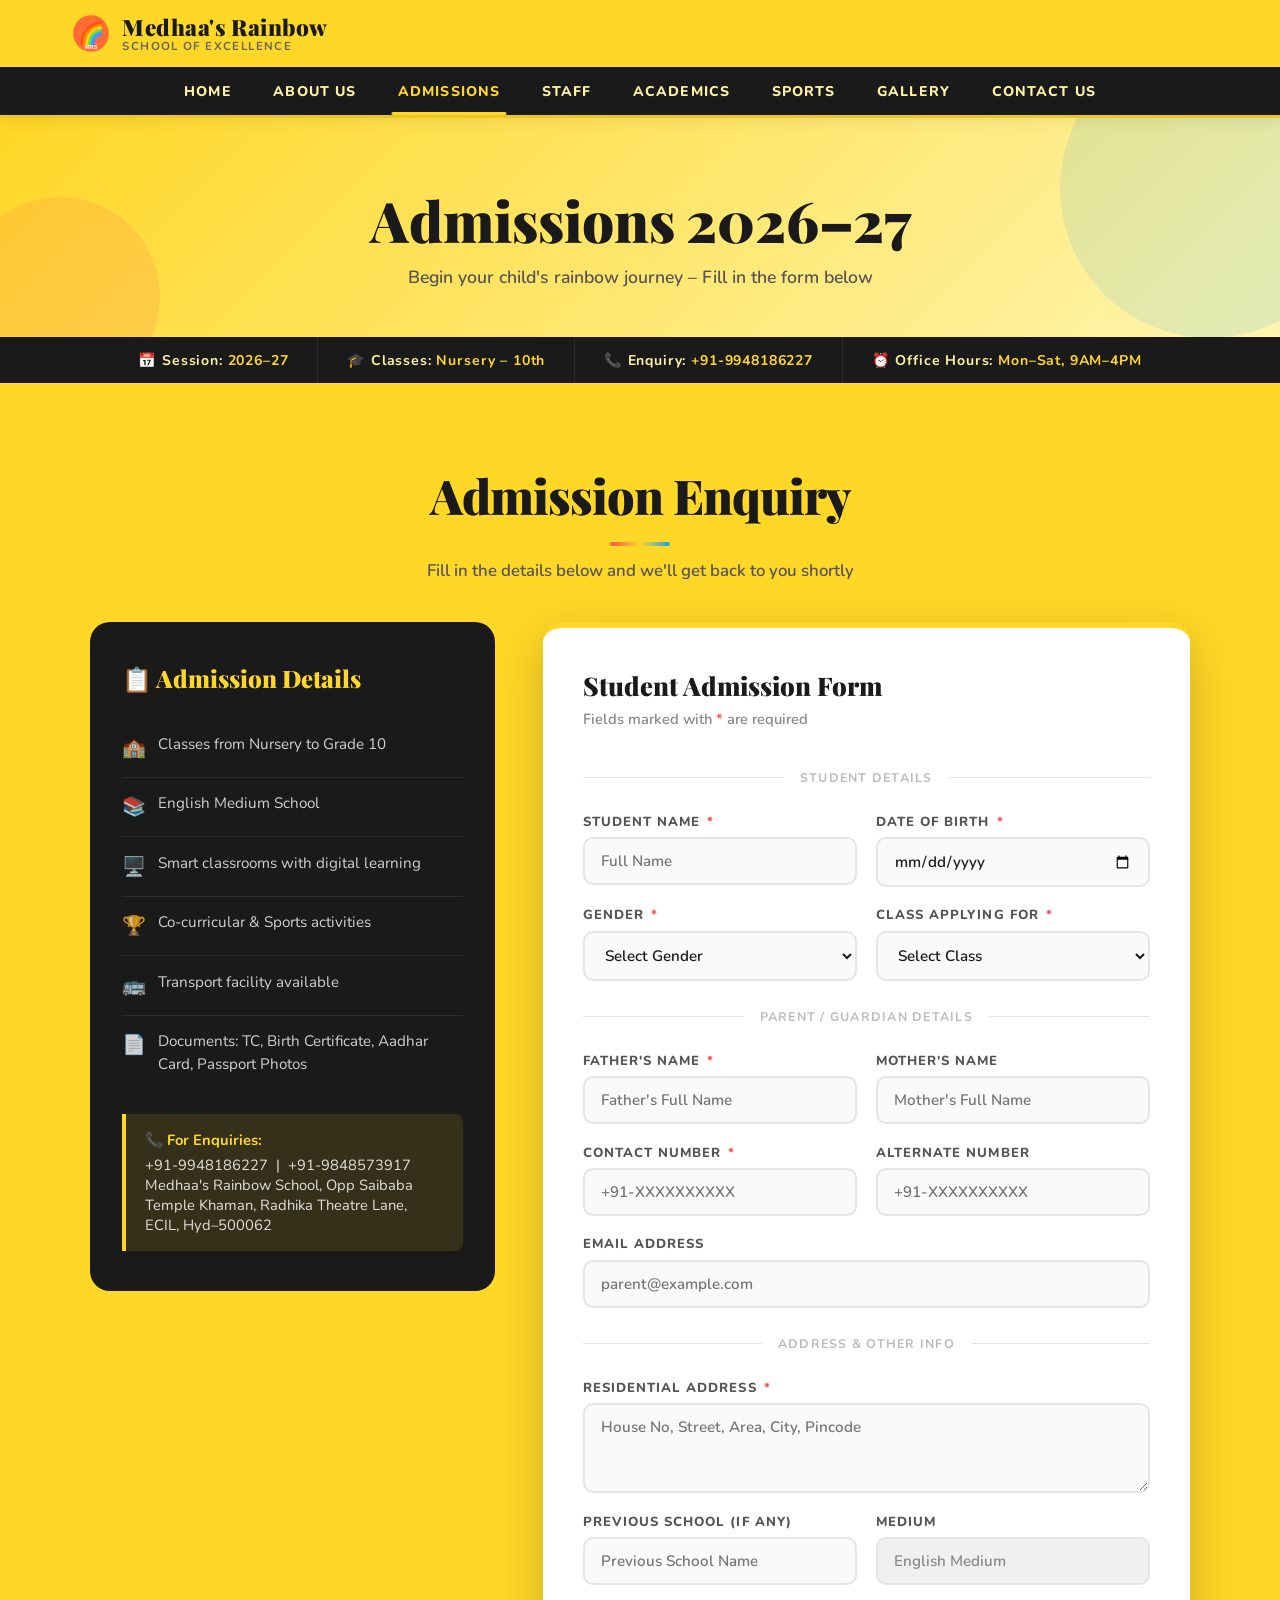
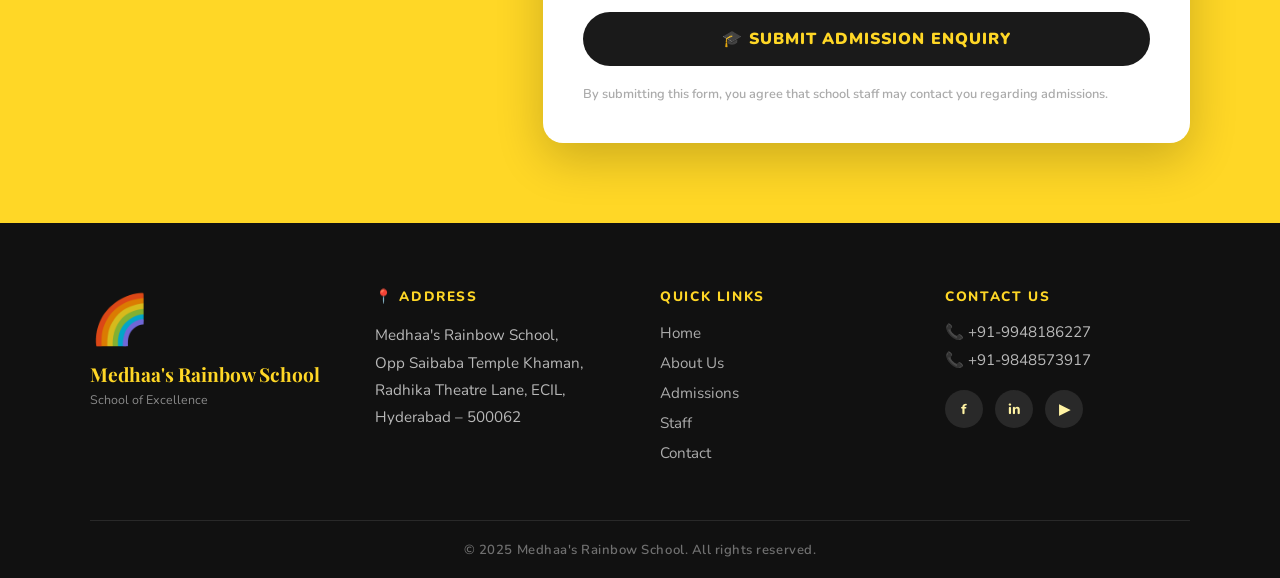
==== commit 78ca431d: "Add a logo to the globe on tab - Session 1 (69cab469b67ba426bd35e3ca)" ====
--- a/admissions.html
+++ b/admissions.html
@@ -4,9 +4,15 @@
 <head>
     <meta charset="UTF-8" />
     <meta name="viewport" content="width=device-width, initial-scale=1.0" />
+    
+    <!-- SEO & Google Verification -->
+    <meta name="google-site-verification" content="UD79iwCUpSlTiikDh8LOXOkZriNz8xqg2ZvIa2hc42w" />
+    <meta name="description" content="Apply for admission at Medhaa's Rainbow School of Excellence for the 2026-27 academic session. Classes from Nursery to Grade 10." />
+    <meta name="keywords" content="school admission 2026-27, Medhaa's Rainbow School admission, ECIL school admission form" />
+    <meta property="og:title" content="Admissions – Medhaa's Rainbow School" />
+    <meta property="og:type" content="website" />
     <title>Admissions – Medhaa's Rainbow School</title>
-    <meta name="description"
-        content="Apply for admissions at Medhaa's Rainbow School, ECIL, Hyderabad. Fill in the enquiry form to reserve a seat." />
+    <link rel="icon" type="image/svg+xml" href="favicon.svg" />
     <link rel="preconnect" href="https://fonts.googleapis.com" />
     <link rel="preconnect" href="https://fonts.gstatic.com" crossorigin />
     <link
@@ -358,7 +364,7 @@
     <header class="site-header">
         <div class="header-inner">
             <div class="logo-block">
-                <div class="logo-icon">🌈</div>
+                <div class="logo-icon"><img src="favicon.svg" alt="Medhaa's Rainbow School Logo" class="logo-img" /></div>
                 <div class="logo-text">
                     <span class="school-name">Medhaa's Rainbow</span>
                     <span class="school-tagline">School of Excellence</span>
--- a/style.css
+++ b/style.css
@@ -173,6 +173,12 @@
     animation: float 3s ease-in-out infinite;
 }
 
+.logo-img {
+    width: 2.4rem;
+    height: 2.4rem;
+    border-radius: 50%;
+}
+
 @keyframes float {
 
     0%,
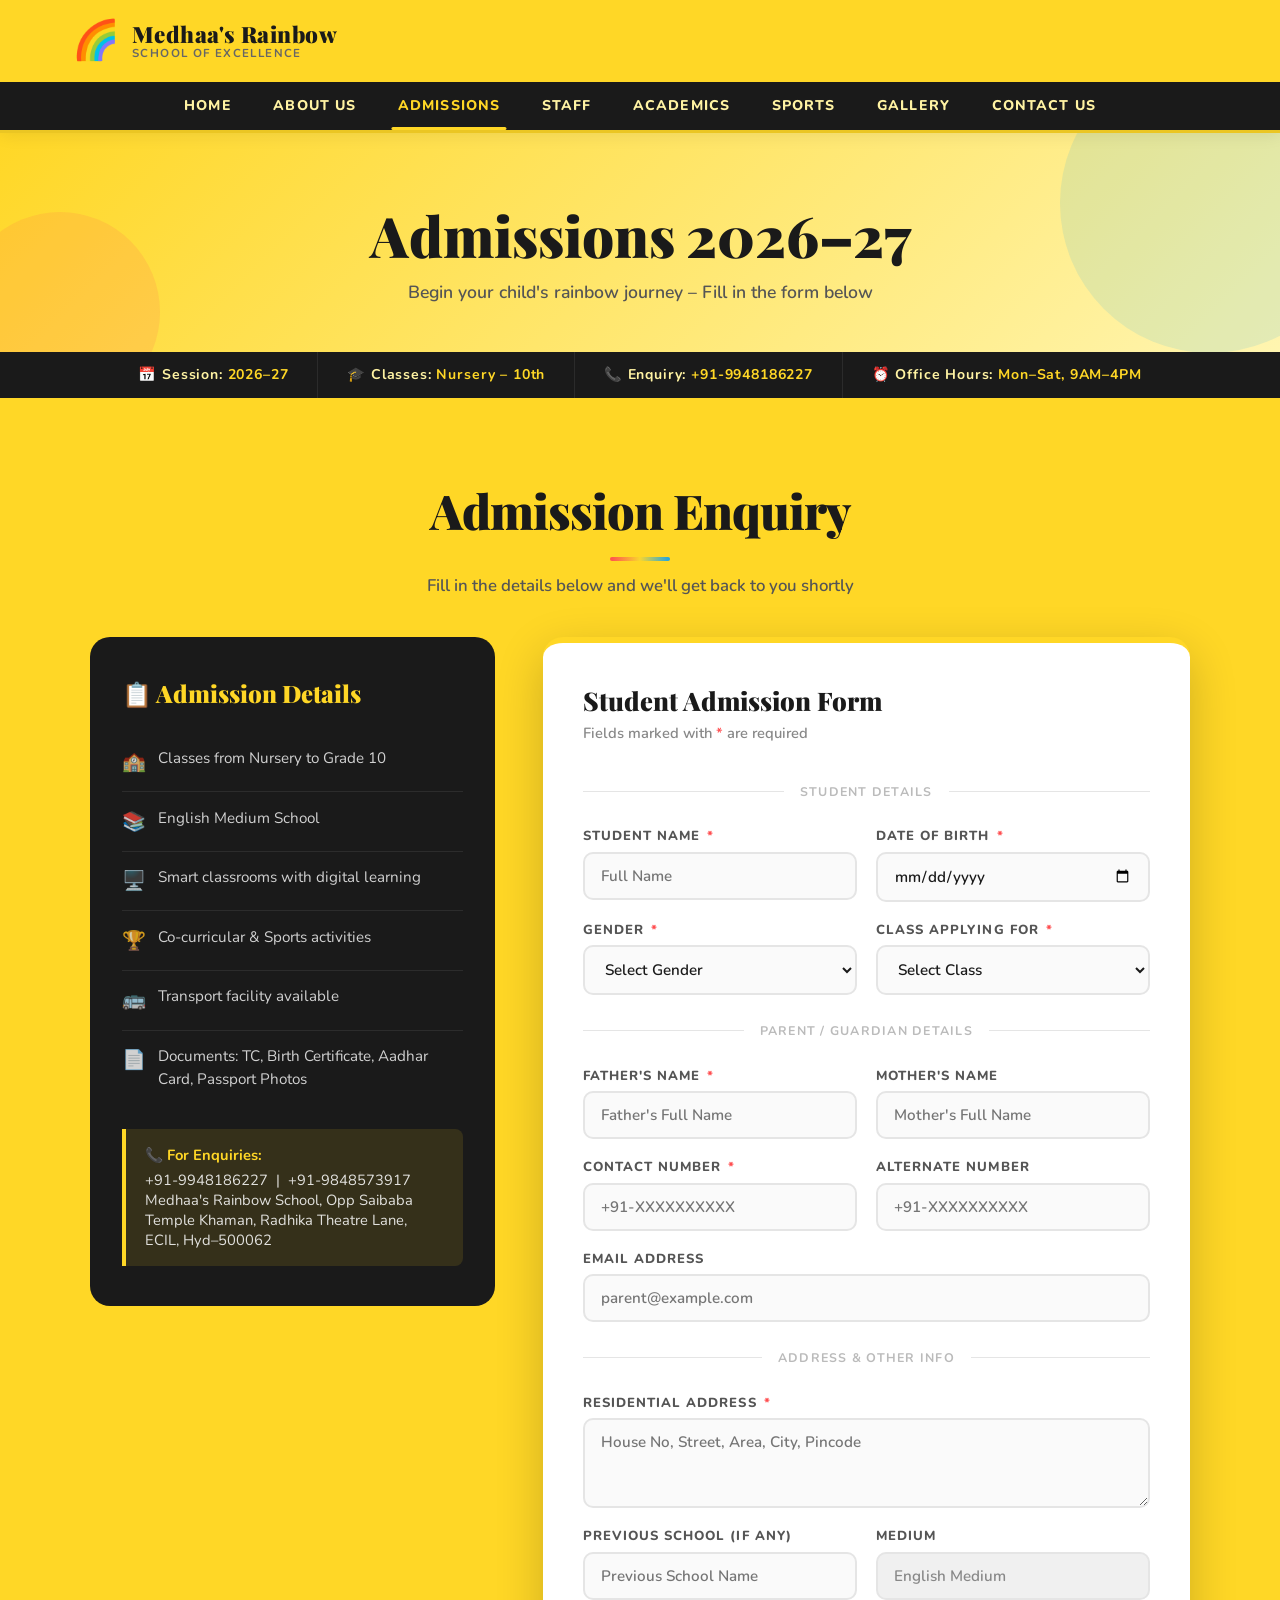
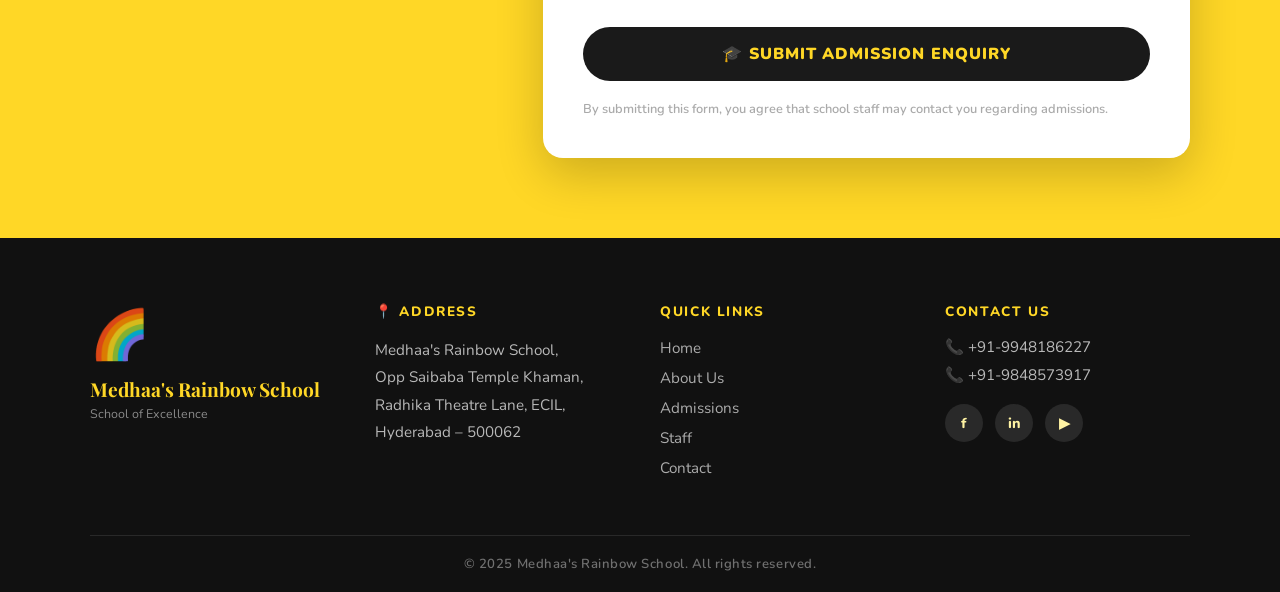
==== commit b75684d2: "Add custom rainbow favicon to all pages" ====
--- a/admissions.html
+++ b/admissions.html
@@ -10,7 +10,6 @@
     <meta name="description" content="Apply for admission at Medhaa's Rainbow School of Excellence for the 2026-27 academic session. Classes from Nursery to Grade 10." />
     <meta name="keywords" content="school admission 2026-27, Medhaa's Rainbow School admission, ECIL school admission form" />
     <meta property="og:title" content="Admissions – Medhaa's Rainbow School" />
-    <meta property="og:type" content="website" />
     <title>Admissions – Medhaa's Rainbow School</title>
     <link rel="icon" type="image/svg+xml" href="favicon.svg" />
     <link rel="preconnect" href="https://fonts.googleapis.com" />
@@ -364,7 +363,7 @@
     <header class="site-header">
         <div class="header-inner">
             <div class="logo-block">
-                <div class="logo-icon"><img src="favicon.svg" alt="Medhaa's Rainbow School Logo" class="logo-img" /></div>
+                <div class="logo-icon">🌈</div>
                 <div class="logo-text">
                     <span class="school-name">Medhaa's Rainbow</span>
                     <span class="school-tagline">School of Excellence</span>
